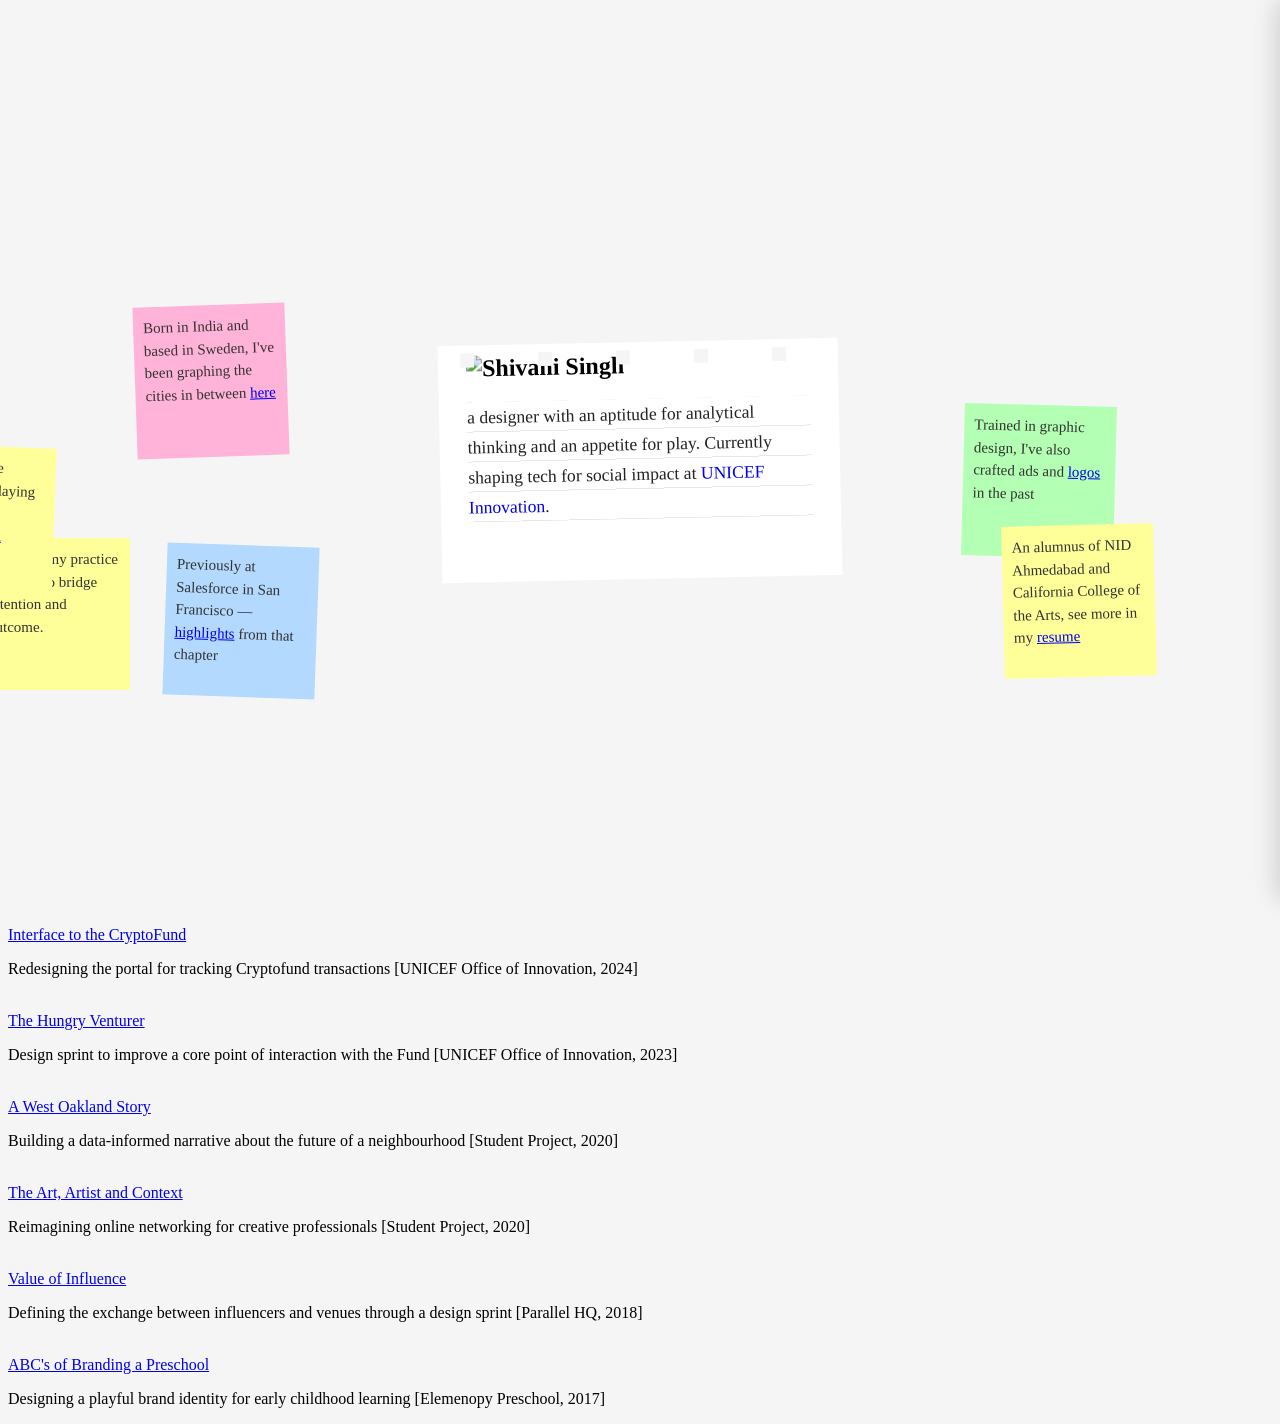
==== index.html @ cac9702f "Update index.html" ====
<!DOCTYPE html>
<html lang="en">
<head>
  <meta charset="UTF-8" />
  <meta name="viewport" content="width=device-width, initial-scale=1.0" />
  <title>shivani's website</title>
  
  <!-- Open Graph Meta Tags -->
<meta property="og:type" content="website" />
<meta property="og:title" content="Shivani Singh ✿ Designer" />
<meta property="og:description" content="A designer with an aptitude for analytical thinking and an appetite for play, currently shaping tech for social impact at UNICEF Innovation." />
<meta property="og:url" content="https://singh.work" />
<meta property="og:image" content="https://singh.work/preview.png" />
  
<link rel="stylesheet" href="style.css">
<script src="common.js" defer></script>
  
<!-- Google tag (gtag.js) -->
<script async src="https://www.googletagmanager.com/gtag/js?id=G-JVKB5DDZ82"></script>
<script>
  window.dataLayer = window.dataLayer || [];
  function gtag(){dataLayer.push(arguments);}
  gtag('js', new Date());
  gtag('config', 'G-JVKB5DDZ82');
</script>
  <style>
body { padding: 0 var(--page-gutter) 0px !important; background:#f5f5f5;}

.h1-img { height: var(--h1-size); width: auto; display: inline-block; vertical-align: baseline; }

.intro-wrap {
  min-height: 100vh;
  position: relative;
  display: flex;
  flex-direction: column;
  justify-content: center;
}

/* ——— INTRO CARD ——— */
@media (min-width: 769px) {
  .intro-card {
    position: relative;
    background: #ffffff;
    width: 400px;
    padding: 10px 28px 60px;
    box-sizing: border-box;
    transform: rotate(-1.2deg);
    margin: 24px auto -40px;
  }

  .intro-card::before {
    content: '';
    position: absolute;
    top: 8px;
    left: 22px;
    right: 22px;
    height: 14px;
    background-image: repeating-linear-gradient(
      to right,
      #f5f5f5 0px, #f5f5f5 14px,
      transparent 14px, transparent 78px
    );
  }

  .intro-card p {
    font-family: var(--font-mono);
    font-weight: 300;
    font-size: 1.1em;
    line-height: 30px;
    color: #222;
    margin: 0;
    background-image: repeating-linear-gradient(
      to bottom,
      transparent 0px, transparent 29px,
      rgba(0,0,0,0.09) 29px, rgba(0,0,0,0.09) 30px
    );
  }
}

.intro-card p a {  text-decoration: none; }
.intro-card p a:hover {  background: #FFFF99; text-decoration: none; }

/* ——— POSTITS ——— */
.photo-postit, .gutter-postit {
  position: absolute;
  width: 132px;
  height: 132px;
  padding: 10px;
  font-family: var(--font-sans);
  font-size: 15px;
  font-weight: 345;
  line-height: 1.5;
  color: #333;
  cursor: grab;
}
.photo-postit { background: #FFFF99; z-index: 5; }
.gutter-postit { z-index: 4; pointer-events: auto; }
.photo-postit.dragging, .gutter-postit.dragging { cursor: grabbing; z-index: 1000; }

.photo-postit.top-left { top: -20px; left: -30px; }
.photo-postit.bottom-right { bottom: -20px; right: -30px; transform: rotate(2deg); }

.photo-wrapper { position: relative; display: inline-block; margin: 20px 0; }
.photo-wrapper .photo-front { position: absolute; top: 0; left: 0; opacity: 0; }
.photo-wrapper:hover .photo-front { opacity: 1; }
.photo-wrapper:has(.photo-postit:hover) .photo-front { opacity: 0; }

.gutter-postits-container {
  position: absolute;
  top: 50%;
  left: 0;
  width: 100%;
  height: 440px;
  margin-top: -220px;
  pointer-events: none;
}

.intro-mobile { display: none; }

@media (max-width: 768px) {
  .photo-postit, .photo-wrapper, .intro-desktop { display: none; }
  .intro-mobile { display: block; }
}

@media (max-width: 1100px) {
  .gutter-postits-container { display: none; }
  .resume-panel, .resume-panel-overlay { display: none; }
}
    
.gp-1 { top: 75px; left: calc(50% - 505px); background: #FFB3D9; transform: rotate(-2deg); }
.gp-2 { top: 315px; left: calc(50% - 475px); background: #B3D9FF; transform: rotate(2deg); }
.gp-3 { top: 175px; right: calc(50% - 475px); background: #B3FFB3; transform: rotate(1.5deg); }
.gp-4 { top: 295px; right: calc(50% - 515px); background: #FFFF99; transform: rotate(-1.5deg); }

/* ——— SIDE PANELS ——— */
.resume-panel-overlay {
  position: fixed;
  inset: 0;
  background: rgba(0,0,0,0.15);
  z-index: 90;
  opacity: 0;
  pointer-events: none;
  transition: opacity 0.25s ease;
}
.resume-panel-overlay.open {
  opacity: 1;
  pointer-events: auto;
}

.resume-panel {
  position: fixed;
  top: 0;
  right: 0;
  width: 38vw;
  min-width: 420px;
  max-width: 620px;
  height: 100vh;
  background: #fff;
  box-shadow: -4px 0 24px rgba(0,0,0,0.08);
  z-index: 91;
  transform: translateX(100%);
  transition: transform 0.3s ease;
  overflow-y: auto;
  padding: 0;
  box-sizing: border-box;
}
.resume-panel.open {
  transform: translateX(0);
}

.resume-panel-close {
  position: absolute;
  top: 24px;
  right: 30px;
  font-family: var(--font-mono);
  font-size: 18px;
  cursor: pointer;
  color: #888;
  background: none;
  border: none;
  z-index: 2;
}
.resume-panel-close:hover { color: #111; }

.panel-frame {
  width: 100%;
  height: 100%;
  border: none;
  display: block;
}

</style>
<link rel="apple-touch-icon" sizes="180x180" href="/apple-touch-icon.png">
<link rel="icon" type="image/png" sizes="32x32" href="/favicon-32x32.png">
<link rel="icon" type="image/png" sizes="16x16" href="/favicon-16x16.png">
<link rel="manifest" href="/site.webmanifest">
</head>

<body>
  
<!-- GUTTER POSTITS -->
<div class="gutter-postits-container">
<div class="gutter-postit gp-1">Born in India and based in Sweden, I've been graphing the cities in between <a href="https://singh.work/fromness" target="_blank">here</a></div>
<div class="gutter-postit gp-2">Previously at Salesforce in San Francisco — <a href="https://docs.google.com/presentation/d/e/2PACX-1vSIAnrA-YdMMIYAmLWARmflhZkR6fjkmb--3mA7UqHA36ywzY6SGtTjLynAr35MLmpYWI_fdFcazv4S/pub" target="_blank">highlights</a> from that chapter</div>
<div class="gutter-postit gp-3">Trained in graphic design, I've also crafted ads and <a href="logofolio.html" onclick="openPanel(event, 'logo', 'logofolio.html')">logos</a> in the past</div>
<div class="gutter-postit gp-4">An alumnus of NID Ahmedabad and California College of the Arts, see more in my <a href="resume.html" onclick="openPanel(event, 'resume', 'resume.html')">resume</a></div>
</div>

<!-- INTRO -->
<section class="intro-wrap">
  <main id="page">
    
<div class="intro-card">
  <h1 style="margin-top: 0; padding-top: 0;"><img class="h1-img" src="images/header.png" alt="Shivani Singh"></h1>
  <p class="intro-desktop">a designer with an aptitude for analytical thinking and an appetite for play. Currently shaping tech for social impact at <a href="https://www.unicefventurefund.org" target="_blank">UNICEF Innovation</a>.</p>
</div>
<p class="intro-mobile">I'm a designer with an aptitude for analytical thinking and an appetite for play. Currently shaping tech for social impact at <a href="https://www.unicefventurefund.org" target="_blank">UNICEF</a>, I think of my practice as a way to bridge intention and outcome.</p>
    <div class="photo-wrapper" style="margin: 20px 0;">
      <img src="images/moi.jpg" class="photo-side">
      <img src="images/red.jpg" class="photo-front">
    <div class="photo-postit top-left"> I think of my practice as a way to bridge intention and outcome. </div>
    <div class="photo-postit bottom-right"> Drawing in the margins and playing with ideas on <a href="https://shivaniest.com/tagged/highlights" target="_blank">shivaniest.com</a></div>
    </div>
    <p class="intro-mobile">
      An alumnus of NID, Ahmedabad and California College of the Arts, I previously worked at Salesforce in San Francisco — highlights from that chapter in this <a href="https://docs.google.com/presentation/d/e/2PACX-1vSIAnrA-YdMMIYAmLWARmflhZkR6fjkmb--3mA7UqHA36ywzY6SGtTjLynAr35MLmpYWI_fdFcazv4S/pub" target="_blank">overview</a>.
      Born in India and based in Sweden, I'm graphing the cities in between <a href="https://singh.work/fromness" target="_blank">here</a>.
      
      <br><br>Trained in graphic design, I've also crafted 
      <a href="logofolio.html" data-preview="images/hover4.png" data-side="right">brand identities</a> in the past.
      Find other curiosities and half-baked ideas <a href="https://shivaniest.com/tagged/highlights" target="_blank" data-preview="images/hover3.jpg" data-side="left">on my blog</a>. 
    </p>
    
  </main>
</section>

<!-- PORTFOLIO -->
<section id="portfolio-appendix" class="portfolio-section">
<h4 class="intro-mobile">select projects</h4>

  <div class="portfolio-grid">

<div class="project">
  <a href="https://www.figma.com/deck/pHVoKWfLWugEEzSGsIU0A1" target="_blank">
    <img src="images/juniper dashboard.png" alt="">
  </a>
  <div class="project-title">
    <a href="https://www.figma.com/deck/pHVoKWfLWugEEzSGsIU0A1" target="_blank">Interface to the CryptoFund</a>
  </div>
  <p>Redesigning the portal for tracking Cryptofund transactions [UNICEF Office of Innovation, 2024]</p>
</div>

<div class="project">
  <a href="https://docs.google.com/presentation/d/e/2PACX-1vQlLTQlfvFx2dAqkBc4L7SoIxsV97rL5pg7tHB_gHclwawwWI400lErSsE3TWydCVhdCnXbkJTfBuS9/pub" target="_blank">
    <img src="images/project2.jpg" alt="">
  </a>
  <div class="project-title">
    <a href="https://docs.google.com/presentation/d/e/2PACX-1vQlLTQlfvFx2dAqkBc4L7SoIxsV97rL5pg7tHB_gHclwawwWI400lErSsE3TWydCVhdCnXbkJTfBuS9/pub" target="_blank">The Hungry Venturer</a>
  </div>
  <p>Design sprint to improve a core point of interaction with the Fund [UNICEF Office of Innovation, 2023]</p>
</div>

<div class="project">
  <a class="project-link" href="https://singh.work/case-study.html">
    <img src="images/project1.jpg" alt="">
  </a>
  <div class="project-title">
    <a class="project-link" href="https://singh.work/case-study.html">A West Oakland Story</a>
  </div>
  <p>Building a data-informed narrative about the future of a neighbourhood [Student Project, 2020]</p>
</div>

<div class="project">
  <a class="project-link" href="https://singh.work/dropin">
    <img src="images/project3.png" alt="">
  </a>
  <div class="project-title">
    <a class="project-link" href="https://singh.work/dropin">The Art, Artist and Context</a>
  </div>
  <p>Reimagining online networking for creative professionals [Student Project, 2020]</p>
</div>

<div class="project">
  <a class="project-link" href="https://singh.work/sprint.html">
    <img src="images/project6.png" alt="">
  </a>
  <div class="project-title">
    <a class="project-link" href="https://singh.work/sprint.html">Value of Influence</a>
  </div>
  <p>Defining the exchange between influencers and venues through a design sprint [Parallel HQ, 2018]</p>
</div>

<div class="project">
  <a class="project-link" href="lmnop.html">
    <img src="images/project7.png" alt="">
  </a>
  <div class="project-title">
    <a class="project-link" href="lmnop.html">ABC's of Branding a Preschool</a>
  </div>
  <p>Designing a playful brand identity for early childhood learning [Elemenopy Preschool, 2017]</p>
</div>

  </div> 
</section>
<div class="overscroll-note">
  <p class="note" id="footer-note"></p>
</div>

<!-- SIDE PANELS -->
<div class="resume-panel-overlay" id="resume-overlay"></div>
<div class="resume-panel" id="resume-panel">
  <button class="resume-panel-close" data-close> ✕ </button>
  <iframe class="panel-frame" id="resume-frame" src="" title="Resume"></iframe>
</div>

<div class="resume-panel-overlay" id="logo-overlay"></div>
<div class="resume-panel" id="logo-panel">
  <button class="resume-panel-close" data-close> ✕ </button>
  <iframe class="panel-frame" id="logo-frame" src="" title="Logofolio"></iframe>
</div>

<script>

/* ---------- FOOTER LINE ---------- */
function weatherLine() {
  const apiKey = "90e9ebf020c5099c68c76c60da6b80a6";
  return fetch(`https://api.openweathermap.org/data/2.5/weather?lat=59.3293&lon=18.0686&units=metric&appid=${apiKey}`)
    .then(res => res.json())
    .then(data => {
      const id = data.weather[0].id;
      let condition = 'mild';
      if (id >= 200 && id < 300) condition = 'unexpectedly stormy';
      else if (id >= 300 && id < 400) condition = 'predictably drizzly';
      else if (id >= 500 && id < 600) condition = 'raining';
      else if (id >= 600 && id < 700) condition = 'snowing';
      else if (id >= 700 && id < 800) condition = 'misty';
      else if (id === 800) condition = 'clear skies';
      else if (id === 801 || id === 802) condition = 'partly cloudy';
      else if (id === 803) condition = 'mostly cloudy';
      else if (id === 804) condition = 'cloudy';
      return `It's ${condition} in Stockholm today and feels like ${Math.round(data.main.feels_like)}ºC outside.`;
    })
    .catch(() => null);
}

document.addEventListener('DOMContentLoaded', () => {
  const note = document.getElementById('footer-note');
  const strip = document.querySelector('.overscroll-note');
  if (!note) return;

  const fallback = 'Last updated in august 2026, this website is always becoming, as am I.';
  const lines = [
    () => fallback,
    () => 'Offline, I am a devoted amateur at the ukulele and a worthy opponent at padel.',
    weatherLine
  ];

  if (IS_DESKTOP) {
    lines.push(() => 'Double click anywhere to leave a note - sticky, but visible only to you.');
  }

  let last = -1;
  function shuffle() {
    let i;
    do { i = Math.floor(Math.random() * lines.length); } while (lines.length > 1 && i === last);
    last = i;
    strip.style.background = POSTIT_COLORS[Math.floor(Math.random() * POSTIT_COLORS.length)];
    Promise.resolve(lines[i]()).then(text => { note.textContent = text || fallback; });
  }

  shuffle();
  strip.style.cursor = 'pointer';
  strip.addEventListener('click', shuffle);
});

document.addEventListener('DOMContentLoaded', () => {
  document.querySelectorAll('.photo-postit, .gutter-postit').forEach(makeDraggable);
});

/* ---------- SIDE PANELS ---------- */
function openPanel(e, name, src) {
  e.preventDefault();
  document.getElementById(name + '-frame').src = src;
  document.getElementById(name + '-panel').classList.add('open');
  document.getElementById(name + '-overlay').classList.add('open');
}

function closePanels() {
  document.querySelectorAll('.resume-panel, .resume-panel-overlay')
    .forEach(el => el.classList.remove('open'));
  document.querySelectorAll('.panel-frame').forEach(f => f.src = '');
}

document.querySelectorAll('[data-close], .resume-panel-overlay')
  .forEach(el => el.addEventListener('click', closePanels));
document.addEventListener('keydown', (e) => { if (e.key === 'Escape') closePanels(); });

</script>

</body>
</html>
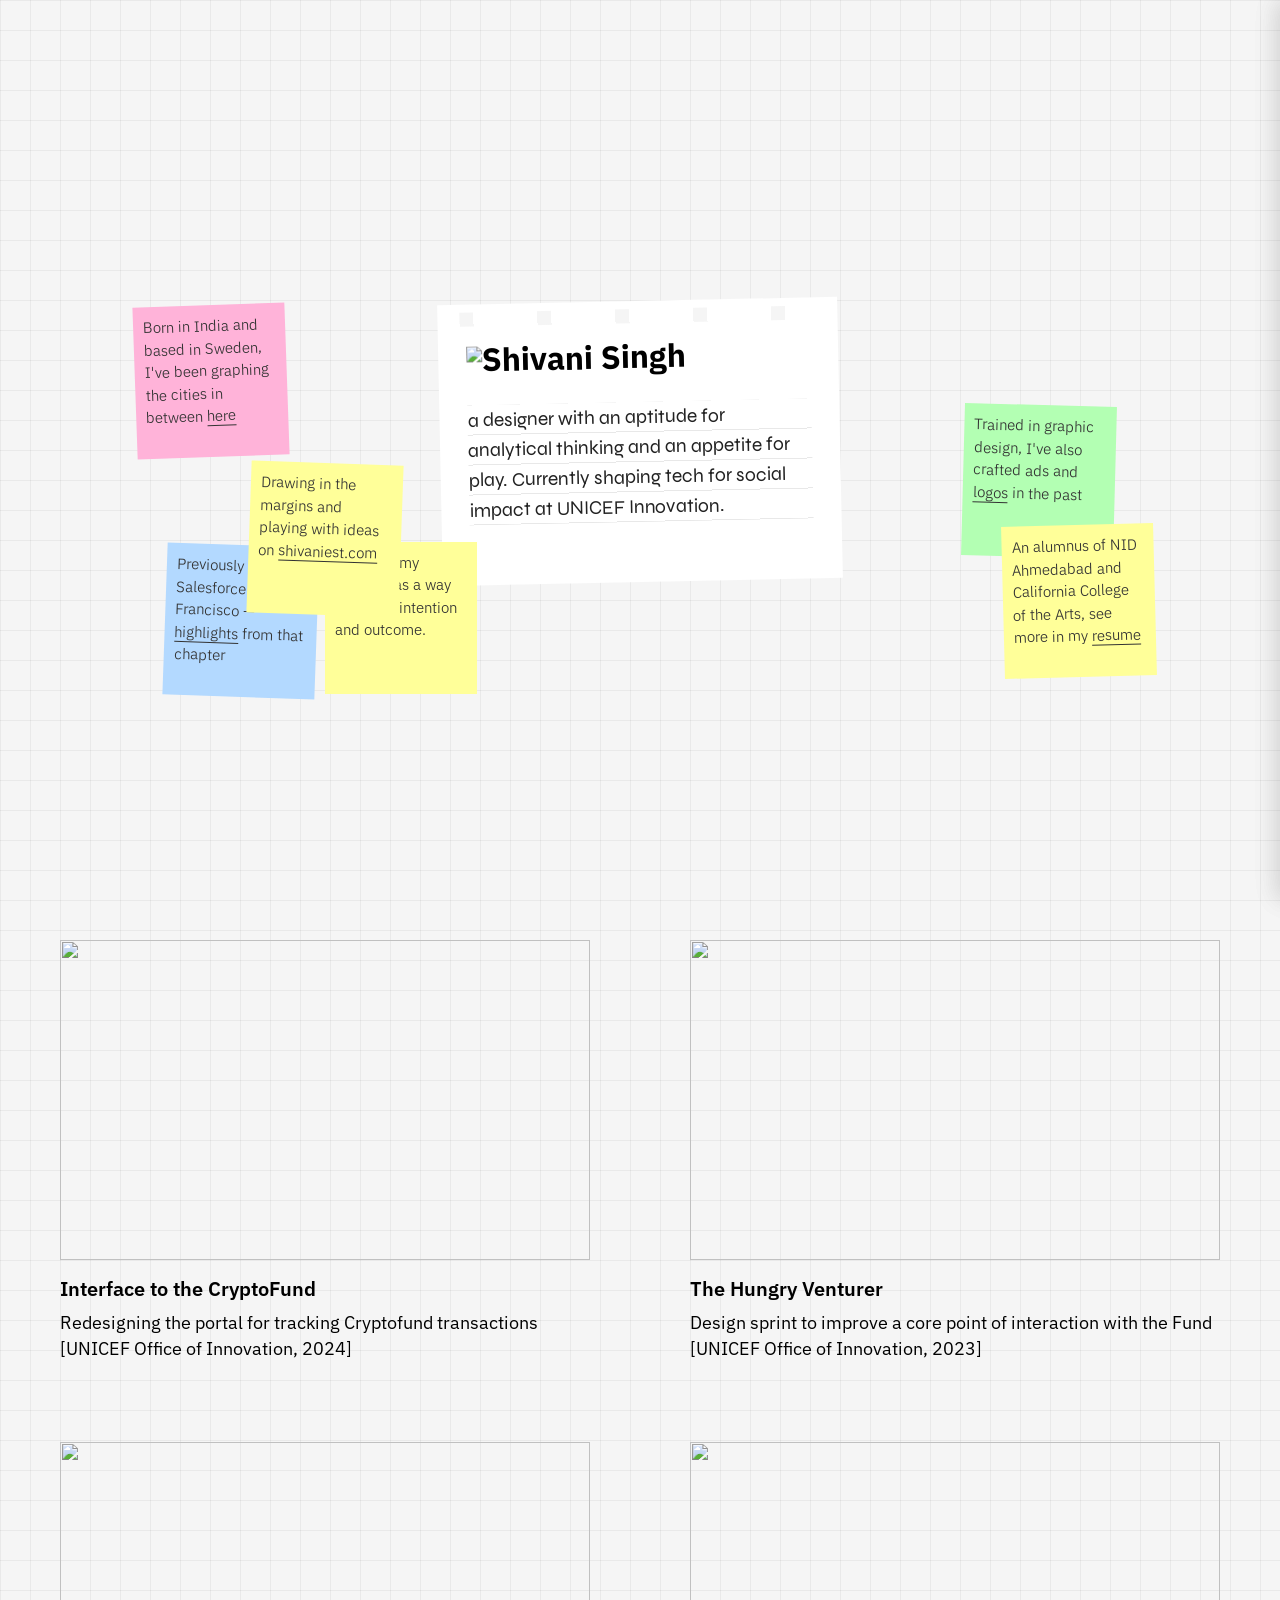
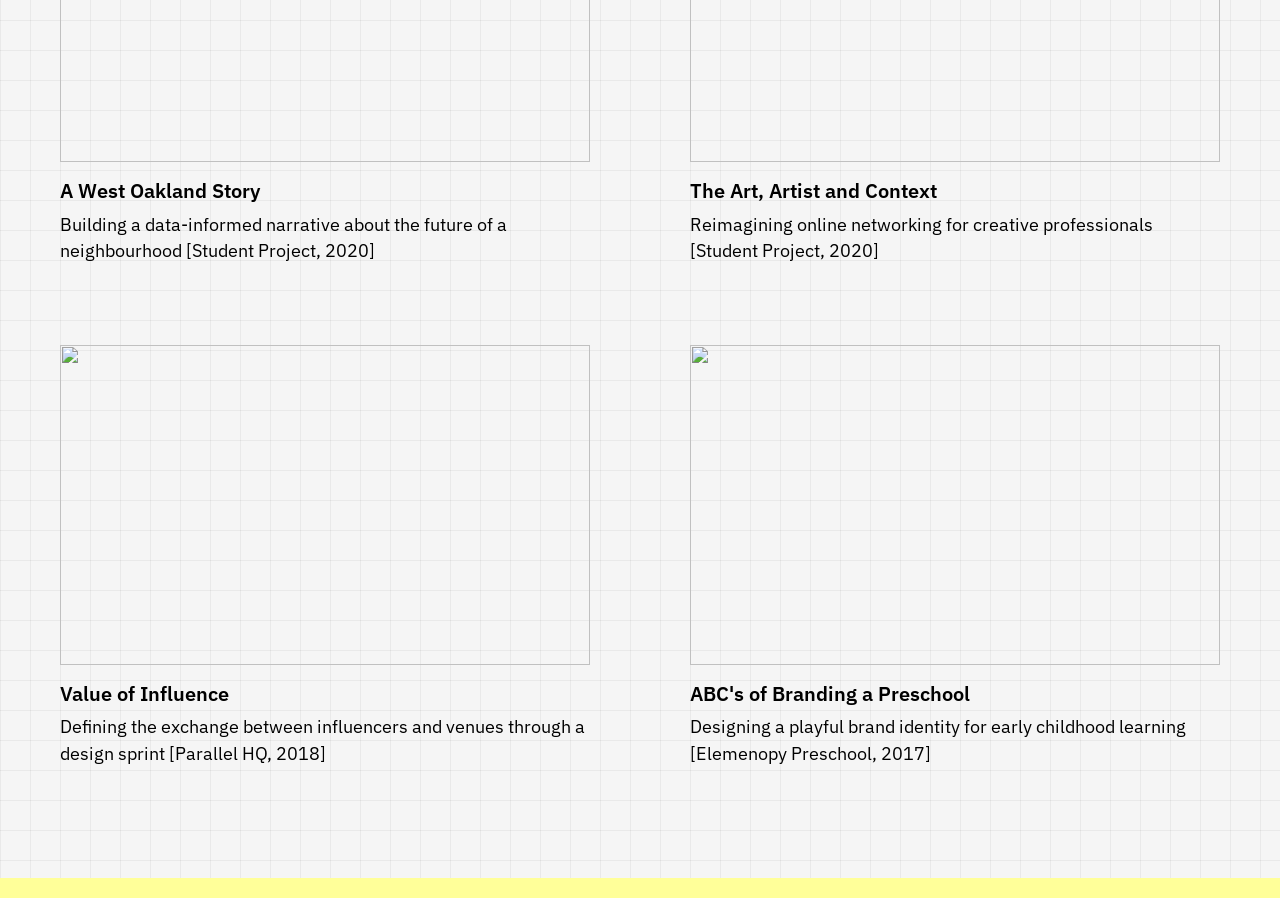
==== commit 081ec8b0: "Update body style to remove background color Remove background color from body style." ====
--- a/index.html
+++ b/index.html
@@ -24,7 +24,7 @@
   gtag('config', 'G-JVKB5DDZ82');
 </script>
   <style>
-body { padding: 0 var(--page-gutter) 0px !important; background:#f5f5f5;}
+body { padding: 0 var(--page-gutter) 0px !important; }
 
 .h1-img { height: var(--h1-size); width: auto; display: inline-block; vertical-align: baseline; }
 
--- a/style.css
+++ b/style.css
@@ -0,0 +1,299 @@
+@import url('https://fonts.googleapis.com/css2?family=IBM+Plex+Sans:ital,wght@0,100..700;1,100..700&family=Syne:wght@400;600&family=Tac+One&display=swap');
+
+:root {
+  --h1-size: clamp(30px, 3vw, 32px);
+  --page-gutter: 40px;
+  --portfolio-pad-desktop: 60px;
+  --portfolio-pad-mobile: 20px;
+  --project-title-size: clamp(18px, 1.6vw, 22px);
+  --project-img-h: 320px;
+  --font-mono: 'Syne', sans-serif;
+  --font-sans: 'IBM Plex Sans', sans-serif;
+}
+
+html {
+  background-color: #f5f5f5;
+  background-image:
+    linear-gradient(#0000000d 1px, transparent 1px),
+    linear-gradient(90deg, #0000000d 1px, transparent 1px);
+  background-size: 30px 30px;
+}
+
+body {
+  font-family: "IBM Plex Sans", sans-serif;
+  font-weight: 400;
+  max-width: 570px;
+  margin: 0 auto;
+  padding: 40px 40px 60px;
+  font-size: 1.1em;
+  line-height: 150%;
+  color: #000;
+
+}
+
+.overscroll-note {
+  width: 100vw;
+  margin-left: calc(50% - 50vw);
+  margin-right: calc(50% - 50vw);
+  margin-top: 4em;
+  margin-bottom: 0;
+  background: #FFFF99;
+  padding: 10px var(--page-gutter);
+  box-sizing: border-box;
+  text-align: center;
+  overflow: hidden;
+}
+
+.overscroll-note .note {
+  font-family: var(--font-mono);
+  font-size: 12px;
+  line-height: 1.5;
+  color: #333;
+  margin: 0;
+  padding: 0;
+}
+
+h1 {
+  font-size: var(--h1-size);
+  display: inline-block;
+}
+
+h2 {
+  margin-top: 2em;
+  padding-top: 1em;
+  border-top: 0.5px solid #111;
+}
+
+h4 {
+  font-size: 14px;
+  text-transform: uppercase;
+  letter-spacing: 0.1em;
+  color: #111;
+  border-top: 0.5px solid #111;
+  margin-top: 2em;
+  padding-top: 1em;
+}
+
+img {
+  width: 100%;
+  display: block;
+  margin-top: 1em;
+}
+
+a {
+  color: inherit;
+  text-decoration: underline;
+  text-underline-offset: 0.25em;
+}
+
+a:hover {
+  text-decoration-style: wavy;
+}
+
+.home-link {
+  text-decoration: none;
+  position: fixed;
+  top: 14px;
+  left: 18px;
+  z-index: 60;
+  font-family: 'Tac One', sans-serif;
+  font-size: 38px;
+  line-height: 1;
+}
+.note { font-size: 0.8em; color: #808080; }
+
+.item { margin-bottom: 1em; }
+
+/* ——— VIDEO EMBEDS ——— */
+.video-container {
+  position: relative;
+  width: 100%;
+  margin: 1.5em 0;
+  padding-bottom: 56.25%;
+  background: #000;
+  border-radius: 4px;
+  overflow: hidden;
+}
+
+.video-container iframe {
+  position: absolute;
+  inset: 0;
+  width: 100%;
+  height: 100%;
+  border: none;
+}
+
+
+/* ——— IMAGE PAIRS ——— */
+.image-pair-container {
+  display: flex;
+  flex-wrap: wrap;
+  gap: 20px;
+  margin-top: 1em;
+}
+
+.image-pair-container img {
+  width: calc(50% - 10px);
+  height: 350px;
+  object-fit: cover;
+}
+
+
+/* ——— UNIFIED GALLERY ——— */
+.gallery-grid,
+.full-width-gallery,
+.gallery-grid-circles {
+  display: grid;
+  gap: 15px;
+  margin: 20px 0;
+}
+
+.gallery-grid {
+  grid-template-columns: repeat(auto-fill, minmax(180px, 1fr));
+}
+
+.gallery-grid img {
+  aspect-ratio: 4 / 3;
+  object-fit: cover;
+}
+
+.full-width-gallery {
+  grid-template-columns: repeat(auto-fit, minmax(260px, 1fr));
+  width: 100vw;
+  margin-left: calc(50% - 50vw);
+  margin-right: calc(50% - 50vw);
+  padding: 0 5px;
+}
+
+.full-width-gallery img {
+  height: 320px;
+  object-fit: cover;
+}
+
+.gallery-grid-circles {
+  grid-template-columns: repeat(auto-fill, minmax(70px, 1fr));
+}
+
+.gallery-grid-circles img {
+  aspect-ratio: 1;
+  border-radius: 50%;
+  object-fit: cover;
+}
+
+
+/* ——— FULL-WIDTH IMAGE BLOCK ——— */
+.full-width-image {
+  width: 70vw;
+  margin-left: calc(50% - 35vw);
+  margin-right: calc(50% - 35vw);
+  margin-bottom: 2em;
+  padding: 0 5px;
+}
+
+
+/* ——— RESPONSIVE ——— */
+@media (max-width: 768px) {
+  .full-width-image,
+  .full-width-gallery {
+    width: 100%;
+    margin: 0;
+    grid-template-columns: 1fr;
+  }
+}
+
+
+/* ——— PORTFOLIO ——— */
+.portfolio-section {
+  width: 100vw;
+  position: relative;
+  left: 50%;
+  margin-left: -50vw;
+  padding: 40px var(--portfolio-pad-desktop);
+  box-sizing: border-box;
+}
+
+.portfolio-grid {
+  max-width: 1500px;
+  margin: 0 auto;
+  display: grid;
+  grid-template-columns: repeat(2, minmax(0, 1fr));
+  gap: 80px 100px;
+}
+
+@media (min-width: 1400px) {
+  .portfolio-grid { grid-template-columns: repeat(3, minmax(0, 1fr)); }
+}
+
+.project { margin: 0; }
+
+.project img {
+  width: 100%;
+  height: var(--project-img-h);
+  object-fit: contain;
+  display: block;
+  margin: 0 0 16px 0;
+}
+
+.project-title {
+  margin: 0 0 8px 0;
+  font-family: var(--font-sans);
+  font-size: var(--project-title-size);
+  font-weight: 600;
+  line-height: 1.25;
+}
+
+.project-title a { color: inherit; text-decoration: none; }
+.project-title a:hover { color: inherit; background: #FFFF99; }
+
+.project p { margin: 8px 0 0 0; }
+
+/* ——— POST ITS——— */
+.user-postit {
+  position: absolute;
+  width: 130px;
+  height: 130px;
+  padding: 10px;
+  font-family: var(--font-mono);
+  font-size: 15px;
+  line-height: 1.5;
+  color: #333;
+  z-index: 5;
+  cursor: grab;
+  outline: none;
+  word-wrap: break-word;
+  overflow: hidden;
+}
+.user-postit:focus {
+  cursor: text;
+}
+.user-postit.dragging { cursor: grabbing; z-index: 1000; }
+
+@media (max-width: 700px) {
+  .portfolio-section {
+    padding: var(--portfolio-pad-mobile) var(--page-gutter);
+  }
+
+  .portfolio-grid {
+    grid-template-columns: 1fr;
+    gap: 40px;
+    max-width: 570px;
+  }
+
+  .project {
+    border-top: 1px solid #000;
+    padding-top: 16px;
+  }
+
+  .project:first-child {
+    border-top: none;
+    padding-top: 0;
+  }
+
+  .project img {
+    height: auto;
+    max-height: 420px;
+  }
+}
+
+/* ——— EXTERNAL LINKS ——— */
+a[target="_blank"] { cursor: alias; }
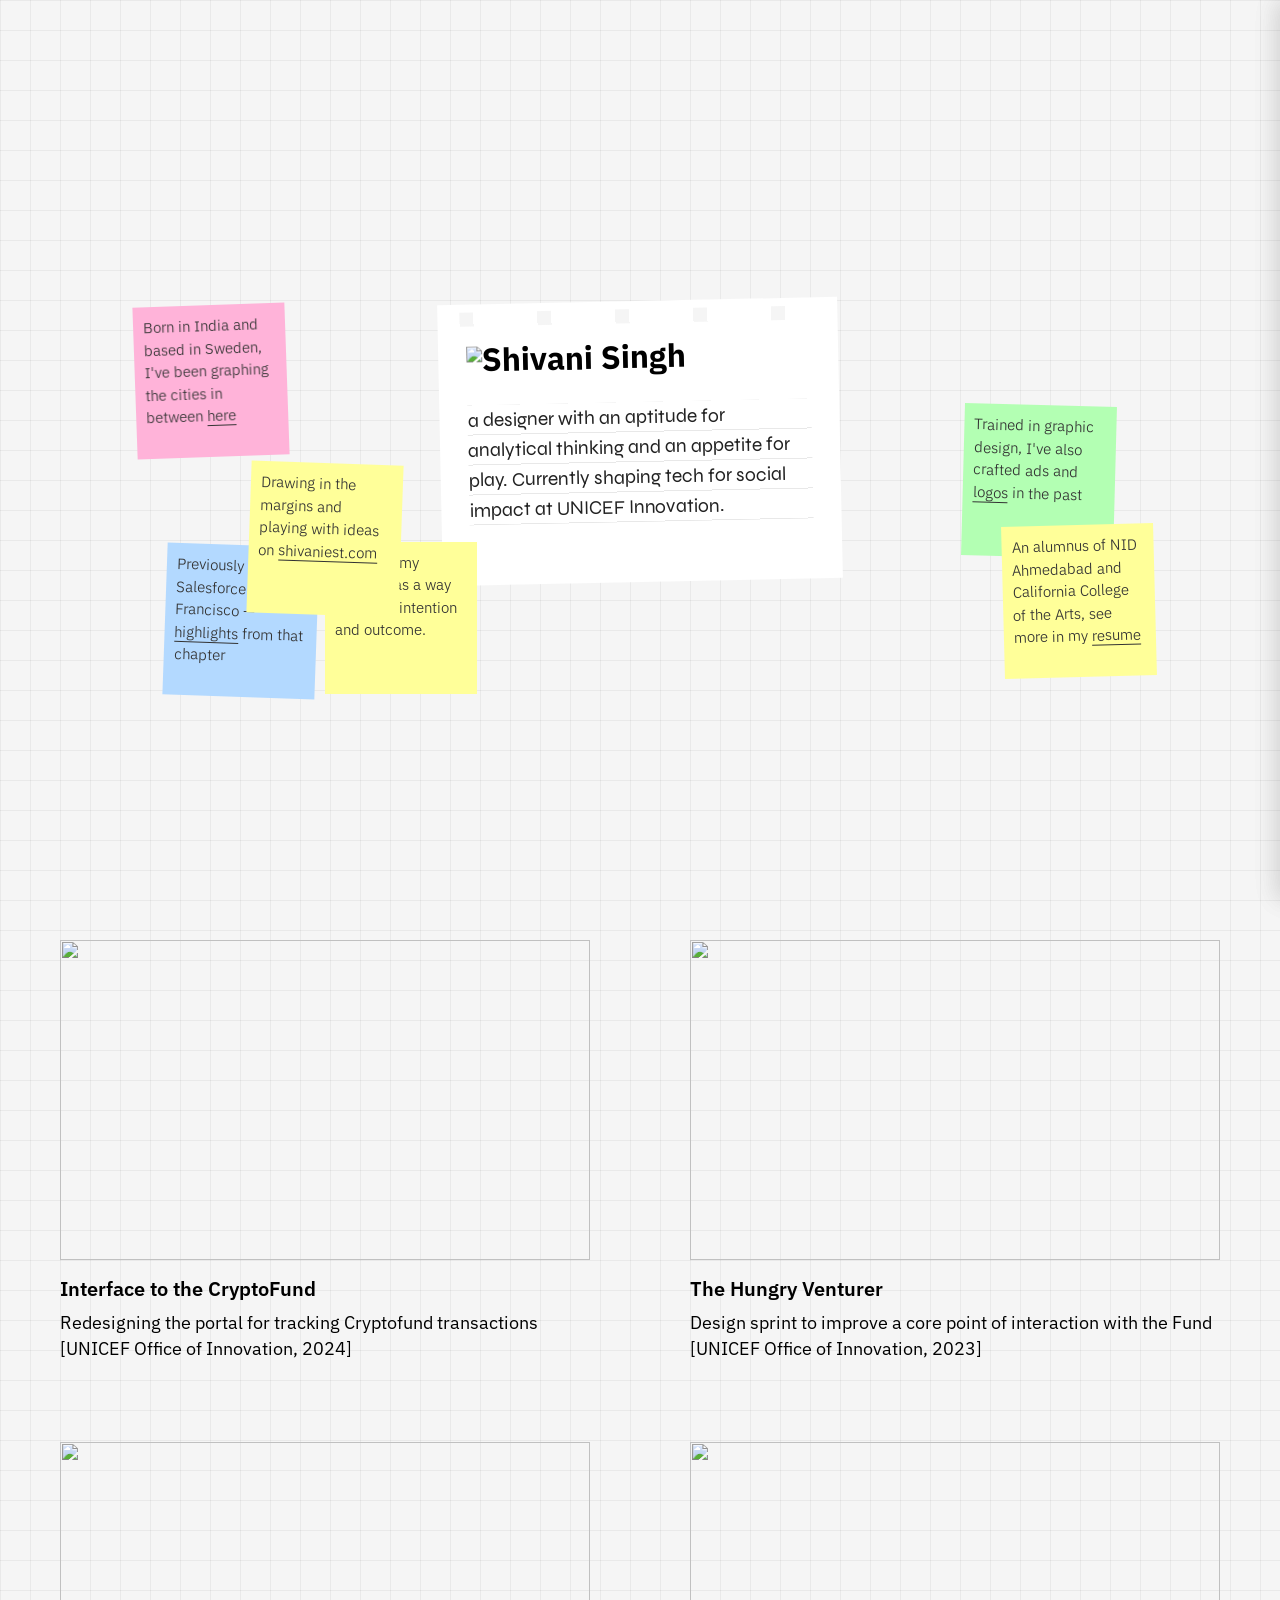
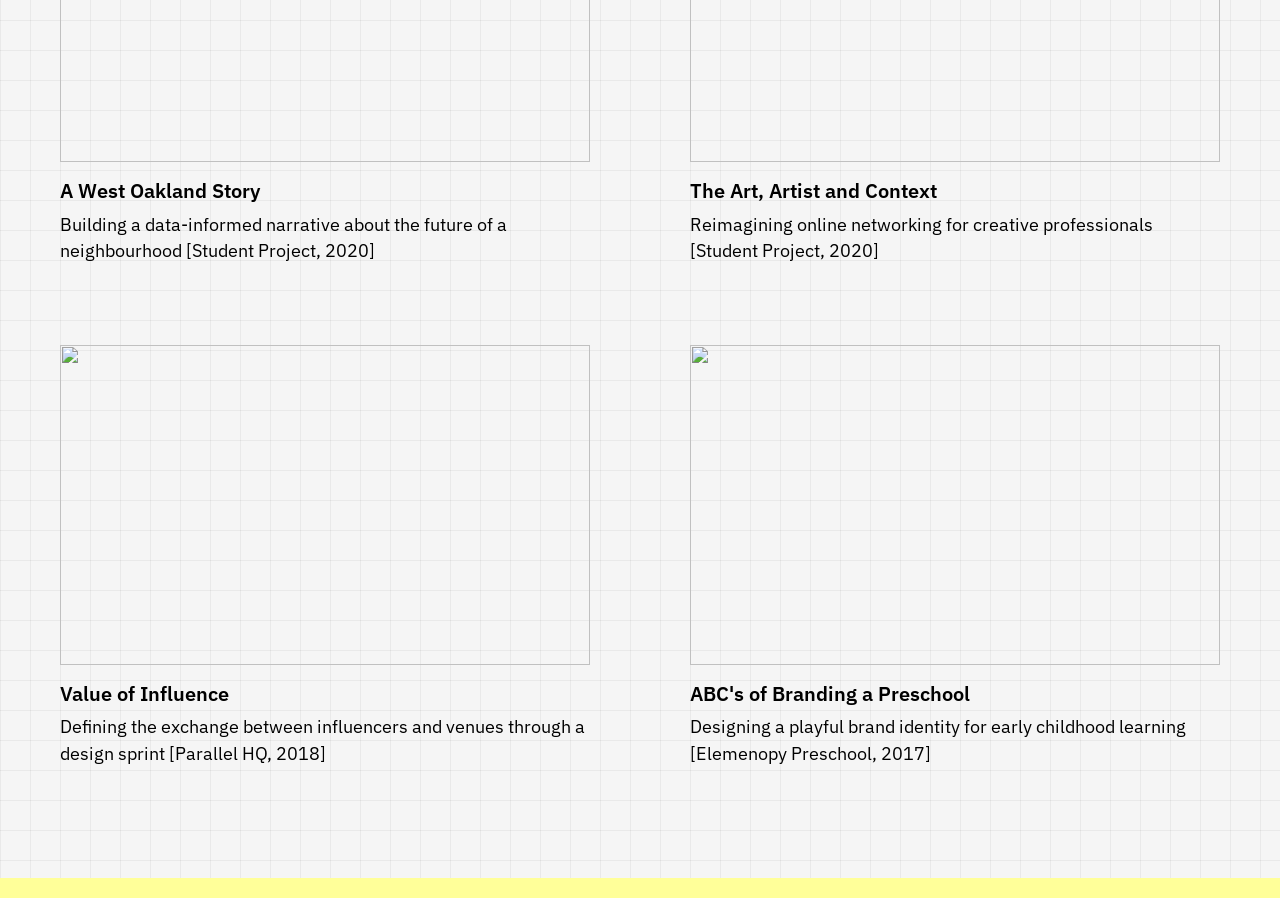
==== commit 79613c8c: "Update index.html" ====
--- a/index.html
+++ b/index.html
@@ -24,6 +24,13 @@
   gtag('config', 'G-JVKB5DDZ82');
 </script>
   <style>
+html {
+  background-color: #f5f5f5;
+  background-image:
+    linear-gradient(#0000000d 1px, transparent 1px),
+    linear-gradient(90deg, #0000000d 1px, transparent 1px);
+  background-size: 30px 30px;
+}
 body { padding: 0 var(--page-gutter) 0px !important; }
 
 .h1-img { height: var(--h1-size); width: auto; display: inline-block; vertical-align: baseline; }
@@ -105,6 +112,19 @@
 .photo-wrapper:hover .photo-front { opacity: 1; }
 .photo-wrapper:has(.photo-postit:hover) .photo-front { opacity: 0; }
 
+.photo-wrapper::after {
+  content: '';
+  position: absolute;
+  inset: 0;
+  background-image: url("data:image/svg+xml,%3Csvg xmlns='http://www.w3.org/2000/svg'%3E%3Cfilter id='n'%3E%3CfeTurbulence type='fractalNoise' baseFrequency='0.9'/%3E%3C/filter%3E%3Crect width='100%25' height='100%25' filter='url(%23n)' opacity='0.35'/%3E%3C/svg%3E");
+  mix-blend-mode: multiply;
+  pointer-events: none;
+}
+
+.photo-wrapper img {
+  filter: sepia(0.12) contrast(1.05) saturate(0.95);
+}
+    
 .gutter-postits-container {
   position: absolute;
   top: 50%;
@@ -118,6 +138,7 @@
 .intro-mobile { display: none; }
 
 @media (max-width: 768px) {
+  body { background: #fff; }
   .photo-postit, .photo-wrapper, .intro-desktop { display: none; }
   .intro-mobile { display: block; }
 }
--- a/style.css
+++ b/style.css
@@ -11,13 +11,7 @@
   --font-sans: 'IBM Plex Sans', sans-serif;
 }
 
-html {
-  background-color: #f5f5f5;
-  background-image:
-    linear-gradient(#0000000d 1px, transparent 1px),
-    linear-gradient(90deg, #0000000d 1px, transparent 1px);
-  background-size: 30px 30px;
-}
+
 
 body {
   font-family: "IBM Plex Sans", sans-serif;
@@ -167,7 +161,7 @@
 
 .full-width-gallery img {
   height: 320px;
-  object-fit: cover;
+  object-fit: contain;
 }
 
 .gallery-grid-circles {
